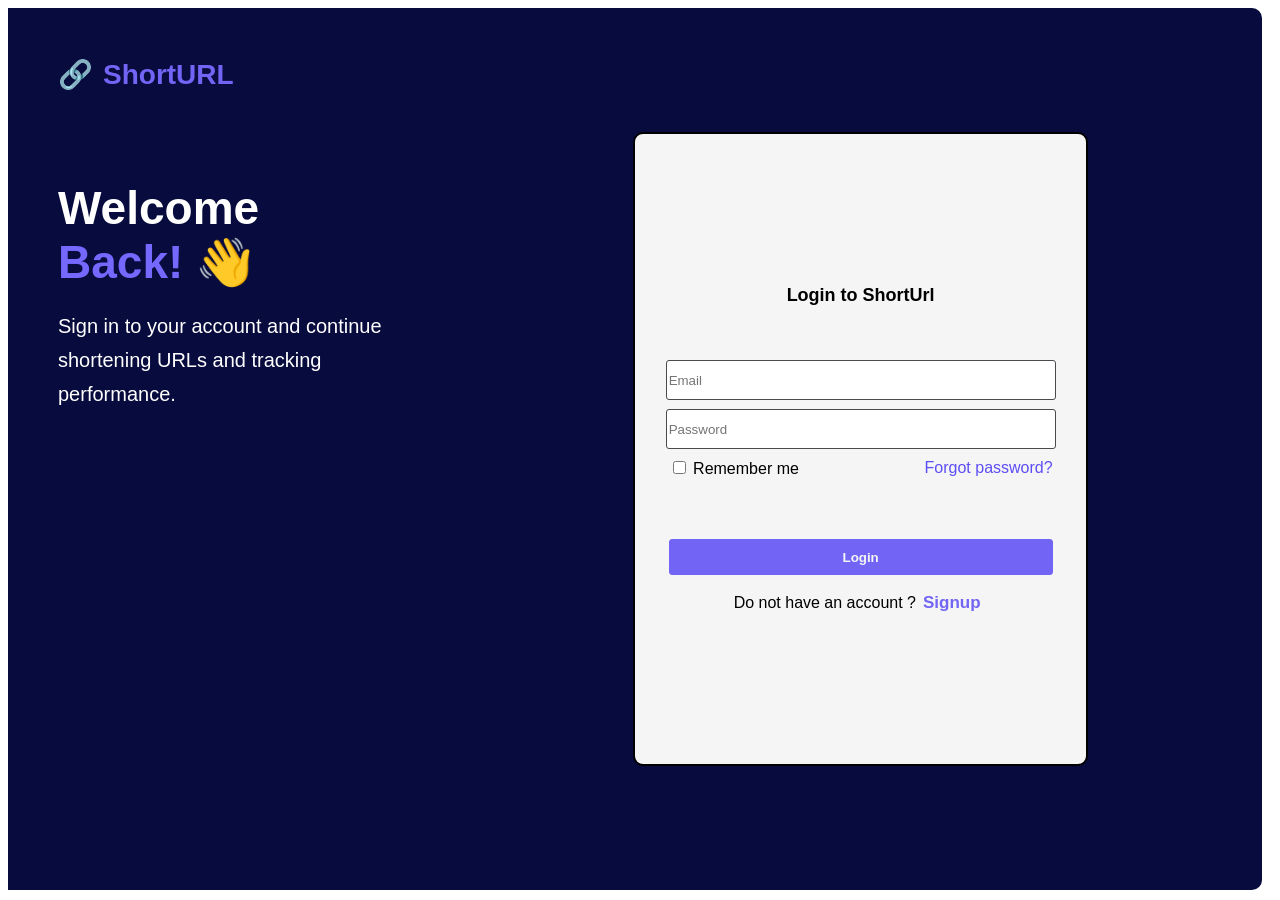
==== frontend/index.html @ 65f5fa0a "Update login page" ====
<!DOCTYPE html>
<html lang="en">
<head>
    <meta charset="UTF-8">
    <title>ShortUrl converter</title>
    <link rel="stylesheet" href="style.css">
</head>
<body>
 <div class="container">
     <div class="left-section">
         <div class="logo">
           🔗 <span>ShortURL</span>
         </div>
         <div class="welcome">
             <h1>Welcome</h1>
             <h1>Back! 👋</h1>
             <p>
                 Sign in to your account and
                 continue shortening URLs
                 and tracking performance.
             </p>
         </div>
     </div>
     <div class="right-sec">
         <div class="content-box">
             <header>
                 <p>Login to ShortUrl</p>

             </header>
             <main>
                 <input  id="email" class="email" type="text" placeholder="Email" required>
                 <input  id="password" class="email" type="password" placeholder="Password" required>
                 <div class="options">
                     <label>
                         <input type="checkbox">
                         Remember me
                     </label>
                     <span>Forgot password?</span>
                 </div>

             </main>
             <footer>
                 <button id="loginbtn" class ="login">Login</button>
                 <p>Do not have an account ?<button class="sign" onclick="window.location.href='' ">Signup</button></p>
             </footer>
         </div>
     </div>
 </div>

</body>
<script src="script.js"></script>
</html>
---- frontend/style.css ----
.container{
    display: flex;
    flex-direction: row;
    width:98vw;
    height:98vh;
    margin:0;
    padding: 0;
    background: #080b3d;
    font-family: Arial, serif;
    border-radius: 10px;
}
.left-section {
    width:30%;
    background: #080b3d;
    color: white;
    padding: 50px;
}
.right-sec{
    width:60%;

     background: #080b3d;
    display: flex;

    justify-content: center;
    align-items: center;
}
.options {
    display: flex;
    gap:10px;
    width:30vw;
    justify-content: space-between;
    align-items: center;
    margin-bottom: 25px;
}

.options span {
    color: #5d4df5;
    cursor: pointer;
}
.logo {
    display: flex;
    align-items: center;
    gap: 10px;
    font-size: 28px;
    font-weight: bold;
}

.logo span {
    color: #7265f5;
}
.welcome {
    margin-top: 90px;
}

.welcome h1 {
    margin: 0;
    font-size: 46px;
}

.welcome h1:nth-child(2) {
    color: #7568ff;
}

.welcome p {
    font-size: 20px;
    line-height: 1.7;
    max-width: 400px;
}


.content-box{
    display: flex;
    flex-direction: column;
    background-color: whitesmoke;
    justify-content: center;
    gap:4vh;
    border:2px solid black;;
    width: 60%;

    height:70vh;
    border-radius: 10px;

}
header{
    display: flex;
    align-items: center;
    flex-direction: column;

    justify-content: center;
    width:100%;
    font-weight: bold;
    font-size:18px;

}
.email{
    height: 4vh;
    width:30vw;
    border:1px solid #4a494e;
    border-radius: 3px;


}

main{
      display: flex;
    align-items: center;
    flex-direction: column;
    width:100%;
    gap:1vh;

}
footer{
      display: flex;
    align-items: center;
    flex-direction: column;
    width:100%;

}
.sign{
    background-color: whitesmoke;
    border:1px solid whitesmoke;
    font-weight: bold;
    color: #7265f5;
    font-size: 17px;
}
.login{
    width:30vw;
    background-color: #7265f5;
    height: 4vh;
    border:1px solid #7265f5;
    border-radius: 3px;
    color: whitesmoke;
    font-weight: bold;
}
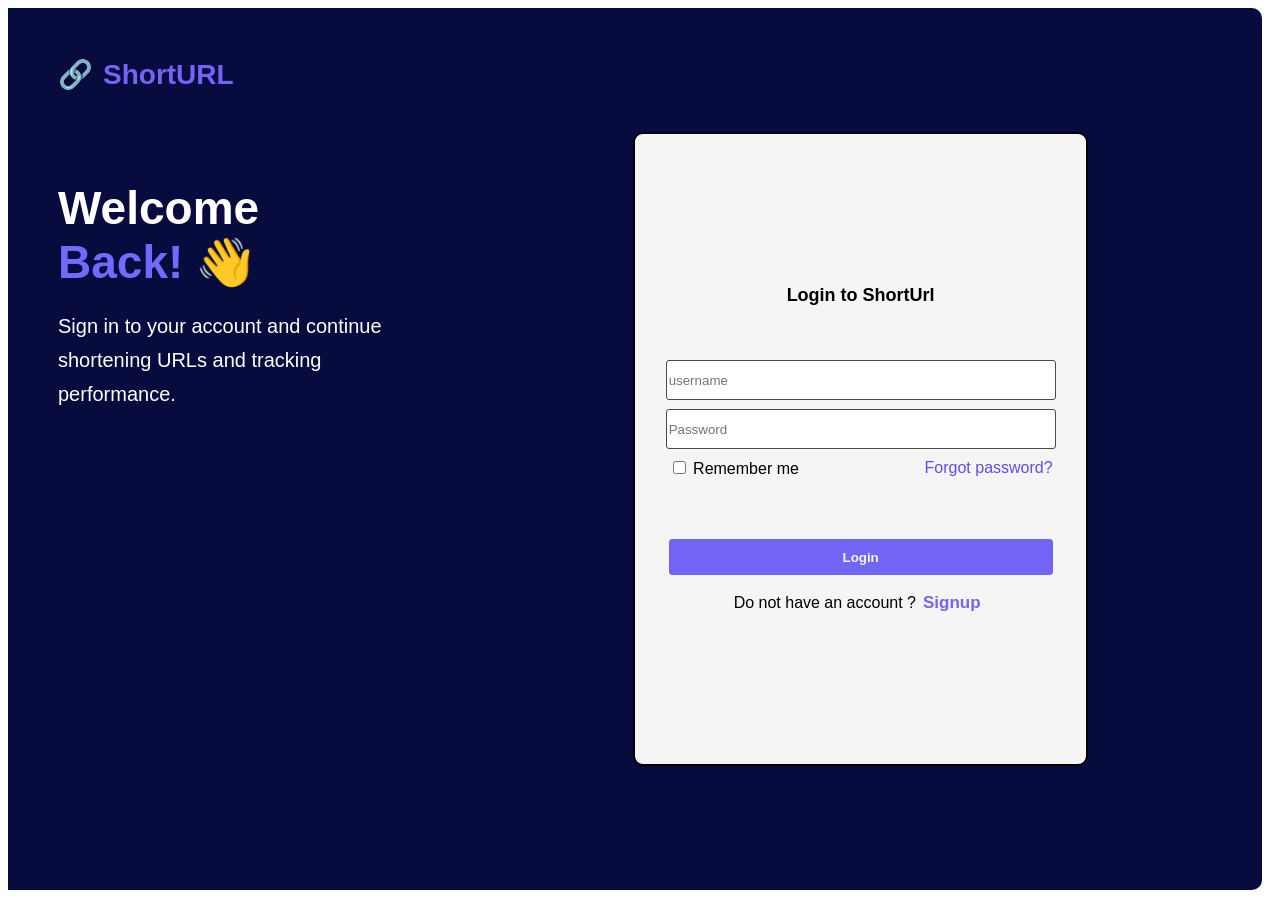
==== commit 4843afcc: "change in auth" ====
--- a/frontend/index.html
+++ b/frontend/index.html
@@ -28,7 +28,7 @@
 
              </header>
              <main>
-                 <input  id="email" class="email" type="text" placeholder="Email" required>
+                 <input  id="username" class="email" type="text" placeholder="username" required>
                  <input  id="password" class="email" type="password" placeholder="Password" required>
                  <div class="options">
                      <label>
